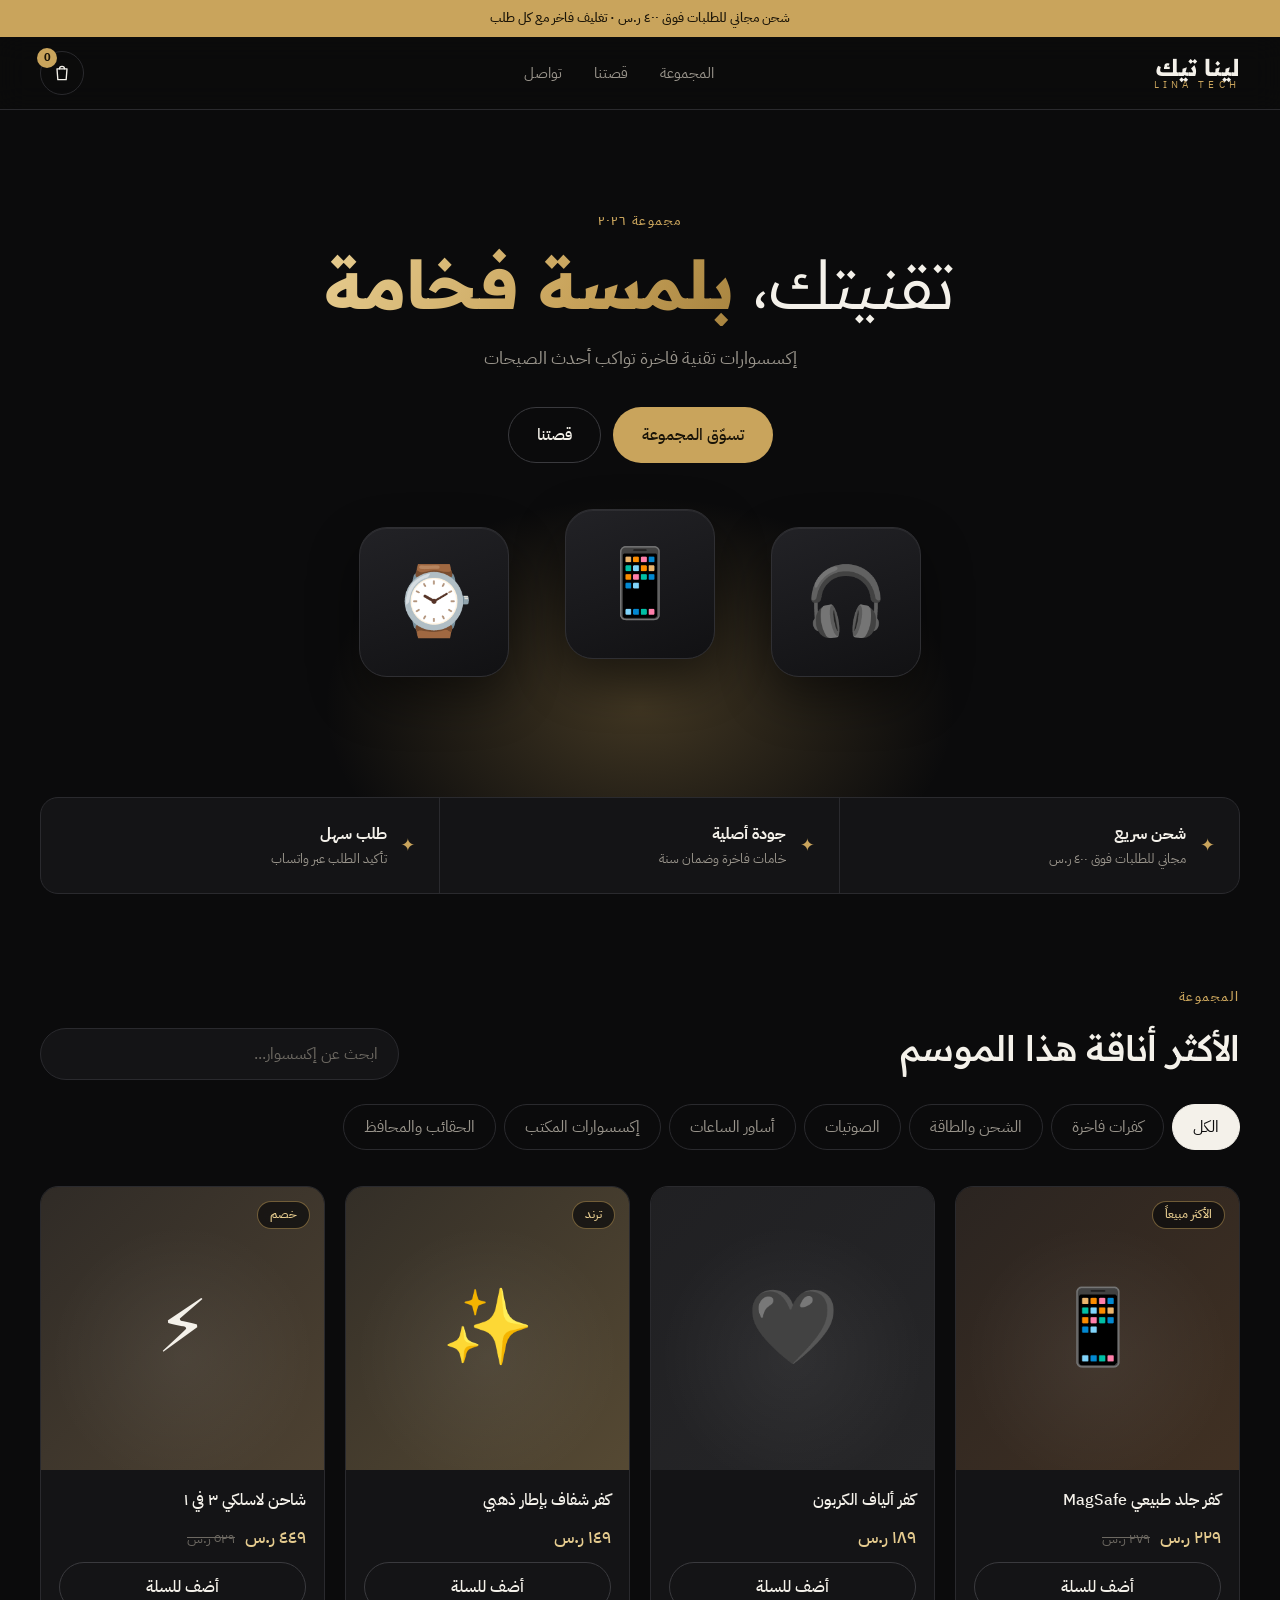
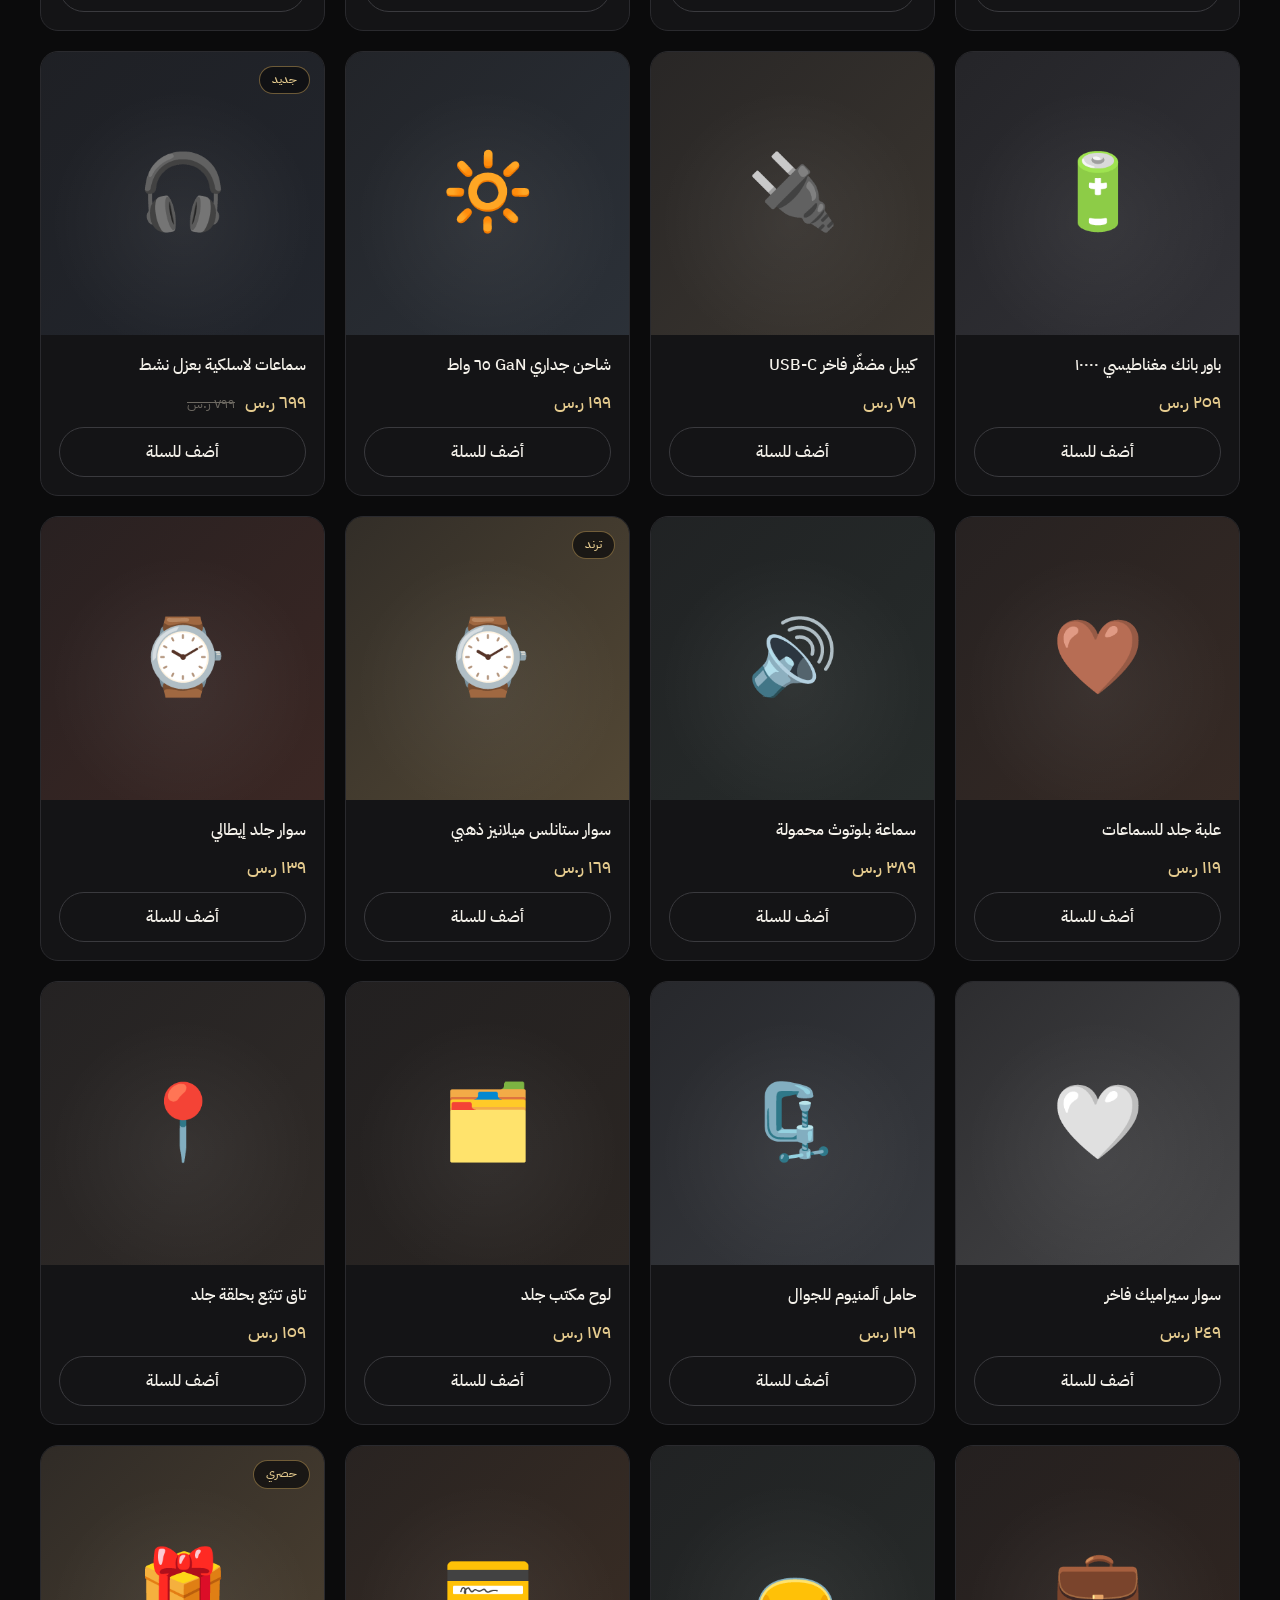
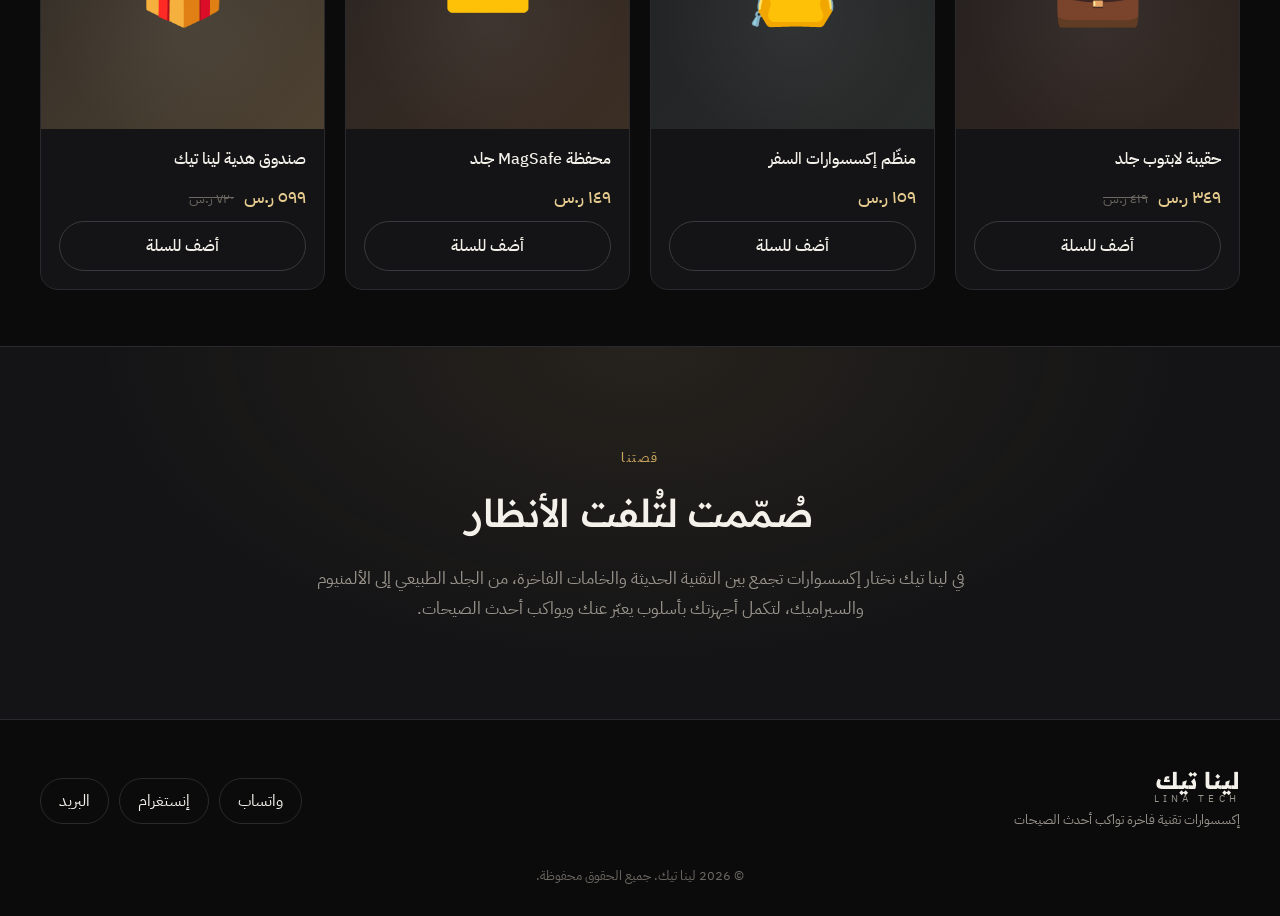
==== lina-tech/index.html @ 58fe59d5 "Add Lina Tech luxury tech accessories store Dark premium theme with gold accent (direction drawn fro" ====
<!doctype html>
<html lang="ar" dir="rtl">
<head>
  <meta charset="utf-8" />
  <meta name="viewport" content="width=device-width, initial-scale=1" />
  <meta name="theme-color" content="#0b0b0c" />
  <title>لينا تيك | إكسسوارات تقنية فاخرة</title>
  <meta name="description" content="لينا تيك — إكسسوارات تقنية فاخرة تواكب أحدث الصيحات" />
  <link rel="preconnect" href="https://fonts.googleapis.com" />
  <link rel="preconnect" href="https://fonts.gstatic.com" crossorigin />
  <link href="https://fonts.googleapis.com/css2?family=IBM+Plex+Sans+Arabic:wght@300;400;500;700&family=Readex+Pro:wght@300;500;700&display=swap" rel="stylesheet" />
  <link rel="stylesheet" href="css/style.css" />
</head>
<body>
  <div class="announce">شحن مجاني للطلبات فوق ٤٠٠ ر.س · تغليف فاخر مع كل طلب</div>

  <header class="header">
    <div class="container header__inner">
      <a href="#" class="logo"><span data-store-name>لينا تيك</span><small>LINA TECH</small></a>
      <nav class="nav">
        <a href="#products">المجموعة</a>
        <a href="#about">قصتنا</a>
        <a href="#contact">تواصل</a>
      </nav>
      <button class="cart-btn" id="openCart" aria-label="السلة">
        <svg width="20" height="20" viewBox="0 0 24 24" fill="none" stroke="currentColor" stroke-width="1.6" stroke-linecap="round" stroke-linejoin="round"><path d="M6 7h12l-1 13H7L6 7z"/><path d="M9 7a3 3 0 0 1 6 0"/></svg>
        <span class="cart-count" id="cartCount">0</span>
      </button>
    </div>
  </header>

  <section class="hero">
    <div class="hero__glow" aria-hidden="true"></div>
    <div class="container hero__inner">
      <span class="eyebrow">مجموعة ٢٠٢٦</span>
      <h1>تقنيتك، <em>بلمسة فخامة</em></h1>
      <p data-store-tagline></p>
      <div class="hero__cta">
        <a href="#products" class="btn btn--gold">تسوّق المجموعة</a>
        <a href="#about" class="btn btn--ghost">قصتنا</a>
      </div>
      <div class="hero__stage" aria-hidden="true">
        <span>🎧</span><span>📱</span><span>⌚</span>
      </div>
    </div>
  </section>

  <section class="features container">
    <div class="feature"><span>✦</span><div><b>شحن سريع</b><small id="shipNote"></small></div></div>
    <div class="feature"><span>✦</span><div><b>جودة أصلية</b><small>خامات فاخرة وضمان سنة</small></div></div>
    <div class="feature"><span>✦</span><div><b>طلب سهل</b><small>تأكيد الطلب عبر واتساب</small></div></div>
  </section>

  <main id="products" class="container">
    <div class="toolbar">
      <div>
        <span class="eyebrow">المجموعة</span>
        <h2>الأكثر أناقة هذا الموسم</h2>
      </div>
      <input type="search" id="search" placeholder="ابحث عن إكسسوار..." />
    </div>
    <div class="cats" id="cats"></div>
    <div class="grid" id="grid"></div>
    <p class="empty" id="empty" hidden>لا توجد منتجات مطابقة.</p>
  </main>

  <section id="about" class="about">
    <div class="container">
      <span class="eyebrow">قصتنا</span>
      <h2>صُمّمت لتُلفت الأنظار</h2>
      <p>في <span data-store-name>لينا تيك</span> نختار إكسسوارات تجمع بين التقنية الحديثة والخامات الفاخرة، من الجلد الطبيعي إلى الألمنيوم والسيراميك، لتكمل أجهزتك بأسلوب يعبّر عنك ويواكب أحدث الصيحات.</p>
    </div>
  </section>

  <footer id="contact" class="footer">
    <div class="container footer__inner">
      <div>
        <div class="logo"><span data-store-name>لينا تيك</span><small>LINA TECH</small></div>
        <small data-store-tagline></small>
      </div>
      <div class="footer__links" id="contactLinks"></div>
    </div>
    <div class="container copy">© <span id="year"></span> <span data-store-name>لينا تيك</span>. جميع الحقوق محفوظة.</div>
  </footer>

  <!-- نافذة المنتج -->
  <div class="modal" id="productModal" hidden>
    <div class="modal__backdrop" data-close></div>
    <div class="modal__box" role="dialog" aria-modal="true">
      <button class="icon-btn modal__close" data-close aria-label="إغلاق">✕</button>
      <div id="productModalBody"></div>
    </div>
  </div>

  <!-- السلة -->
  <div class="drawer" id="cartDrawer" hidden>
    <div class="modal__backdrop" data-close></div>
    <aside class="drawer__panel">
      <div class="drawer__head">
        <h3>سلة التسوق</h3>
        <button class="icon-btn" data-close aria-label="إغلاق">✕</button>
      </div>
      <div class="drawer__body" id="cartItems"></div>
      <div class="drawer__foot" id="cartFoot"></div>
    </aside>
  </div>

  <!-- إتمام الطلب -->
  <div class="modal" id="checkoutModal" hidden>
    <div class="modal__backdrop" data-close></div>
    <div class="modal__box" role="dialog" aria-modal="true">
      <button class="icon-btn modal__close" data-close aria-label="إغلاق">✕</button>
      <h3>إتمام الطلب</h3>
      <form id="checkoutForm" class="form">
        <label>الاسم الكامل<input name="name" required /></label>
        <label>رقم الجوال<input name="phone" type="tel" required inputmode="tel" /></label>
        <label>المدينة<input name="city" required /></label>
        <label>العنوان بالتفصيل<textarea name="address" rows="2" required></textarea></label>
        <label>ملاحظات (اختياري)<textarea name="notes" rows="2"></textarea></label>
        <div class="summary" id="checkoutSummary"></div>
        <button class="btn btn--primary btn--block" type="submit">إرسال الطلب عبر واتساب</button>
      </form>
    </div>
  </div>

  <div class="toast" id="toast"></div>

  <script src="js/config.js"></script>
  <script src="../js/app.js"></script>
</body>
</html>
---- lina-tech/css/style.css ----
/* لينا تيك — ثيم داكن فاخر بلمسة ذهبية */
:root {
  --bg: #0b0b0c;
  --surface: #141416;
  --surface-2: #1c1c1f;
  --text: #f4f1ea;
  --muted: #9a958c;
  --line: #2a2a2e;
  --gold: #c9a45c;
  --gold-light: #e6cc8f;
  --gold-dark: #a8843f;
  --primary: var(--gold);
  --radius: 18px;
  --shadow: 0 20px 50px rgba(0, 0, 0, 0.45);
  --display: "Readex Pro", "IBM Plex Sans Arabic", system-ui, sans-serif;
}

* { box-sizing: border-box; margin: 0; padding: 0; }
html { scroll-behavior: smooth; }
body {
  font-family: "IBM Plex Sans Arabic", system-ui, sans-serif;
  background: var(--bg);
  color: var(--text);
  line-height: 1.75;
  -webkit-font-smoothing: antialiased;
}
a { color: inherit; text-decoration: none; }
button, input, textarea { font: inherit; color: inherit; }
img { max-width: 100%; display: block; }
h1, h2, h3 { font-family: var(--display); font-weight: 500; letter-spacing: -0.01em; }
.container { width: min(1200px, 100% - 32px); margin-inline: auto; }
.eyebrow {
  display: inline-block; color: var(--gold); font-size: 0.8rem; font-weight: 500;
  letter-spacing: 0.12em; margin-bottom: 10px;
}

/* Announcement */
.announce {
  background: var(--gold); color: #1a1408; text-align: center;
  font-size: 0.82rem; font-weight: 500; padding: 7px 16px;
}

/* Header */
.header {
  position: sticky; top: 0; z-index: 20;
  background: rgba(11, 11, 12, 0.82);
  backdrop-filter: blur(14px);
  border-bottom: 1px solid var(--line);
}
.header__inner { display: flex; align-items: center; justify-content: space-between; height: 72px; gap: 16px; }
.logo { display: flex; flex-direction: column; line-height: 1.1; }
.logo span { font-family: var(--display); font-size: 1.45rem; font-weight: 700; color: var(--text); }
.logo small { font-size: 0.62rem; letter-spacing: 0.42em; color: var(--gold); direction: ltr; text-align: right; }
.nav { display: flex; gap: 32px; }
.nav a { color: var(--muted); font-size: 0.95rem; transition: color 0.2s; }
.nav a:hover { color: var(--gold-light); }
.cart-btn {
  position: relative; background: transparent; border: 1px solid var(--line);
  width: 44px; height: 44px; border-radius: 50%; cursor: pointer;
  display: grid; place-items: center; transition: border-color 0.2s;
}
.cart-btn:hover { border-color: var(--gold); }
.cart-count {
  position: absolute; top: -4px; left: -4px;
  background: var(--gold); color: #1a1408; font-size: 0.7rem; font-weight: 700;
  min-width: 20px; height: 20px; border-radius: 10px; display: grid; place-items: center; padding: 0 5px;
}
.cart-count.bump { animation: bump 0.35s; }
@keyframes bump { 50% { transform: scale(1.35); } }

/* Hero */
.hero { position: relative; overflow: hidden; text-align: center; padding: 96px 0 120px; }
.hero__glow {
  position: absolute; inset: auto 50% 0 auto; width: 900px; height: 600px;
  transform: translate(50%, 35%);
  background: radial-gradient(closest-side, rgba(201, 164, 92, 0.28), transparent 70%);
  pointer-events: none;
}
.hero__inner { position: relative; }
.hero h1 { font-size: clamp(2.2rem, 6vw, 4.2rem); font-weight: 300; line-height: 1.25; margin-bottom: 16px; }
.hero h1 em {
  font-style: normal; font-weight: 700;
  background: linear-gradient(120deg, var(--gold-light), var(--gold) 60%, var(--gold-dark));
  -webkit-background-clip: text; background-clip: text; color: transparent;
}
.hero p { color: var(--muted); font-size: 1.15rem; margin-bottom: 32px; }
.hero__cta { display: flex; gap: 12px; justify-content: center; flex-wrap: wrap; }
.hero__stage { display: flex; justify-content: center; gap: clamp(16px, 5vw, 56px); margin-top: 64px; }
.hero__stage span {
  width: clamp(84px, 16vw, 150px); aspect-ratio: 1; border-radius: 28px;
  display: grid; place-items: center; font-size: clamp(2.4rem, 6vw, 4.2rem);
  background: linear-gradient(160deg, #222226, #111113);
  border: 1px solid #2f2f33;
  box-shadow: inset 0 1px 0 rgba(255, 255, 255, 0.06), var(--shadow);
  animation: float 6s ease-in-out infinite;
}
.hero__stage span:nth-child(2) { transform: translateY(-18px); animation-delay: -2s; }
.hero__stage span:nth-child(3) { animation-delay: -4s; }
@keyframes float { 50% { translate: 0 -10px; } }

/* Buttons */
.btn {
  display: inline-flex; align-items: center; justify-content: center; gap: 8px;
  padding: 13px 28px; border-radius: 999px; border: 1px solid transparent; cursor: pointer; font-weight: 500;
  transition: background 0.2s, border-color 0.2s, color 0.2s, transform 0.1s;
}
.btn:active { transform: scale(0.97); }
.btn--primary, .btn--gold { background: var(--gold); color: #1a1408; }
.btn--primary:hover, .btn--gold:hover { background: var(--gold-light); }
.btn--ghost { background: transparent; border-color: #3a3a3e; color: var(--text); }
.btn--ghost:hover { border-color: var(--gold); color: var(--gold-light); }
.btn--block { width: 100%; }
.icon-btn { background: none; border: 0; cursor: pointer; font-size: 1.1rem; color: var(--muted); padding: 6px; }
.icon-btn:hover { color: var(--text); }

/* Features */
.features {
  display: grid; grid-template-columns: repeat(3, 1fr);
  border: 1px solid var(--line); border-radius: var(--radius); background: var(--surface);
}
.feature { padding: 22px 24px; display: flex; gap: 14px; align-items: center; }
.feature + .feature { border-inline-start: 1px solid var(--line); }
.feature span { color: var(--gold); font-size: 1.1rem; }
.feature small { display: block; color: var(--muted); }

/* Toolbar + cats */
main { padding: 88px 0 56px; }
.toolbar { display: flex; justify-content: space-between; align-items: flex-end; gap: 16px; flex-wrap: wrap; margin-bottom: 24px; }
.toolbar h2 { font-size: clamp(1.6rem, 3.5vw, 2.2rem); }
.toolbar input {
  padding: 11px 20px; border: 1px solid var(--line); border-radius: 999px; background: var(--surface);
  min-width: 280px; outline: none; transition: border-color 0.2s;
}
.toolbar input::placeholder { color: #6d6962; }
.toolbar input:focus { border-color: var(--gold); }
.cats { display: flex; gap: 8px; overflow-x: auto; margin-bottom: 32px; padding-bottom: 4px; scrollbar-width: none; }
.cats::-webkit-scrollbar { display: none; }
.cat {
  padding: 8px 20px; border-radius: 999px; border: 1px solid var(--line); background: transparent;
  cursor: pointer; color: var(--muted); white-space: nowrap; transition: all 0.2s;
}
.cat:hover { color: var(--text); border-color: #3a3a3e; }
.cat.active { background: var(--text); color: var(--bg); border-color: var(--text); }

/* Grid */
.grid { display: grid; grid-template-columns: repeat(auto-fill, minmax(250px, 1fr)); gap: 20px; }
.card {
  background: var(--surface); border-radius: var(--radius); overflow: hidden;
  border: 1px solid var(--line); display: flex; flex-direction: column;
  transition: transform 0.3s, border-color 0.3s, box-shadow 0.3s;
}
.card:hover { transform: translateY(-4px); border-color: rgba(201, 164, 92, 0.45); box-shadow: var(--shadow); }
.thumb {
  aspect-ratio: 1; display: grid; place-items: center; font-size: 4.6rem; position: relative; cursor: pointer;
  background-color: var(--surface-2) !important;
  isolation: isolate;
}
.thumb::after {
  content: ""; position: absolute; inset: 0; z-index: -1;
  background: radial-gradient(circle at 50% 60%, rgba(255, 255, 255, 0.06), transparent 60%);
}
.thumb img { width: 100%; height: 100%; object-fit: cover; }
.card:hover .thumb { font-size: 5rem; }
.thumb { transition: font-size 0.3s; }
.badge {
  position: absolute; top: 14px; right: 14px; background: rgba(11, 11, 12, 0.7); color: var(--gold-light);
  border: 1px solid rgba(201, 164, 92, 0.5); backdrop-filter: blur(6px);
  font-size: 0.72rem; font-weight: 500; padding: 3px 12px; border-radius: 999px;
}
.card__body { padding: 16px 18px 18px; display: flex; flex-direction: column; gap: 8px; flex: 1; }
.card__title { font-weight: 500; font-size: 1.02rem; cursor: pointer; }
.price { display: flex; align-items: baseline; gap: 10px; }
.price b { font-size: 1.12rem; color: var(--gold-light); font-weight: 500; }
.price s { color: #6d6962; font-size: 0.88rem; }
.card .btn { margin-top: auto; padding: 10px; background: transparent; border-color: #3a3a3e; color: var(--text); }
.card .btn:hover { background: var(--gold); border-color: var(--gold); color: #1a1408; }
.empty { text-align: center; color: var(--muted); padding: 40px 0; }

/* About */
.about {
  padding: 96px 0; text-align: center; border-block: 1px solid var(--line);
  background: radial-gradient(ellipse at top, rgba(201, 164, 92, 0.1), transparent 60%), var(--surface);
}
.about h2 { font-size: clamp(1.6rem, 3.5vw, 2.4rem); margin-bottom: 16px; }
.about p { max-width: 680px; margin-inline: auto; color: var(--muted); font-size: 1.08rem; }

/* Footer */
.footer { padding: 48px 0 28px; }
.footer__inner { display: flex; justify-content: space-between; align-items: center; gap: 20px; flex-wrap: wrap; }
.footer small { color: var(--muted); }
.footer__links { display: flex; gap: 10px; flex-wrap: wrap; }
.footer__links a { padding: 8px 18px; border: 1px solid var(--line); border-radius: 999px; transition: border-color 0.2s, color 0.2s; }
.footer__links a:hover { border-color: var(--gold); color: var(--gold-light); }
.copy { color: #6d6962; font-size: 0.82rem; margin-top: 32px; text-align: center; }

/* Modal + drawer */
.modal, .drawer { position: fixed; inset: 0; z-index: 50; }
.modal[hidden], .drawer[hidden] { display: none; }
.modal__backdrop { position: absolute; inset: 0; background: rgba(0, 0, 0, 0.7); backdrop-filter: blur(4px); animation: fade 0.2s; }
.modal__box {
  position: relative; background: var(--surface); border: 1px solid var(--line); border-radius: 22px;
  width: min(560px, 100% - 32px); max-height: calc(100% - 48px); overflow: auto;
  margin: 24px auto; top: 50%; transform: translateY(-50%); padding: 28px; animation: pop 0.2s;
}
.modal__box h3 { margin-bottom: 16px; font-size: 1.35rem; }
.modal__close { position: absolute; top: 14px; left: 14px; z-index: 1; }
.pm__thumb { aspect-ratio: 16/10; border-radius: var(--radius); display: grid; place-items: center; font-size: 6rem; margin-bottom: 20px; overflow: hidden; background-color: var(--surface-2) !important; }
.pm__thumb img { width: 100%; height: 100%; object-fit: cover; }
.pm__desc { color: var(--muted); margin: 10px 0 20px; }
.pm__row { display: flex; gap: 12px; align-items: center; }
.pm__row .btn { flex: 1; }

.drawer__panel {
  position: absolute; top: 0; bottom: 0; left: 0; width: min(420px, 100%);
  background: var(--surface); border-inline-end: 1px solid var(--line);
  display: flex; flex-direction: column; animation: slide 0.25s;
}
.drawer__head { display: flex; justify-content: space-between; align-items: center; padding: 20px 22px; border-bottom: 1px solid var(--line); }
.drawer__body { flex: 1; overflow: auto; padding: 12px 22px; }
.drawer__foot { padding: 20px 22px; border-top: 1px solid var(--line); }
.ci { display: flex; gap: 12px; padding: 14px 0; border-bottom: 1px solid var(--line); align-items: center; }
.ci__thumb { width: 60px; height: 60px; border-radius: 12px; display: grid; place-items: center; font-size: 1.8rem; flex-shrink: 0; overflow: hidden; background-color: var(--surface-2) !important; }
.ci__thumb img { width: 100%; height: 100%; object-fit: cover; }
.ci__info { flex: 1; min-width: 0; }
.ci__info b { display: block; font-size: 0.95rem; font-weight: 500; }
.ci__info small { color: var(--gold-light); }
.qty { display: inline-flex; align-items: center; border: 1px solid #3a3a3e; border-radius: 999px; }
.qty button { background: none; border: 0; width: 32px; height: 32px; cursor: pointer; font-size: 1rem; }
.qty button:hover { color: var(--gold); }
.qty span { min-width: 22px; text-align: center; font-weight: 500; }
.cart-empty { text-align: center; color: var(--muted); padding: 60px 0; }
.cart-empty span { font-size: 3rem; display: block; opacity: 0.6; }
.row { display: flex; justify-content: space-between; margin-bottom: 6px; color: var(--muted); }
.row--total { font-weight: 700; font-size: 1.1rem; color: var(--text); border-top: 1px dashed #3a3a3e; padding-top: 10px; margin-top: 6px; }
.muted { color: var(--gold); font-size: 0.85rem; }
.drawer__foot .btn { margin-top: 14px; }

/* Form */
.form { display: grid; gap: 12px; }
.form label { display: grid; gap: 6px; font-size: 0.9rem; color: var(--muted); }
.form input, .form textarea {
  padding: 11px 14px; border: 1px solid var(--line); border-radius: 12px; background: var(--bg);
  color: var(--text); outline: none; resize: vertical; transition: border-color 0.2s;
}
.form input:focus, .form textarea:focus { border-color: var(--gold); }
.summary { background: var(--bg); border: 1px solid var(--line); border-radius: 12px; padding: 14px 16px; }

/* Toast */
.toast {
  position: fixed; bottom: 24px; left: 50%; transform: translate(-50%, 140px);
  background: var(--text); color: var(--bg); padding: 12px 24px; border-radius: 999px;
  z-index: 60; transition: transform 0.3s, opacity 0.3s; opacity: 0; font-weight: 500; max-width: calc(100% - 32px); text-align: center;
}
.toast.show { transform: translate(-50%, 0); opacity: 1; }

@keyframes fade { from { opacity: 0; } }
@keyframes pop { from { opacity: 0; transform: translateY(-46%); } }
@keyframes slide { from { transform: translateX(-100%); } }

@media (prefers-reduced-motion: reduce) {
  *, *::before, *::after { animation: none !important; transition: none !important; }
}

@media (max-width: 720px) {
  .nav { display: none; }
  .hero { padding: 64px 0 80px; }
  .hero__stage { margin-top: 44px; }
  .features { grid-template-columns: 1fr; }
  .feature + .feature { border-inline-start: 0; border-top: 1px solid var(--line); }
  main { padding-top: 64px; }
  .toolbar input { min-width: 0; width: 100%; }
  .grid { grid-template-columns: repeat(2, 1fr); gap: 12px; }
  .thumb, .card:hover .thumb { font-size: 3.2rem; }
  .card__body { padding: 12px; }
  .card__title { font-size: 0.92rem; }
  .price b { font-size: 1rem; }
}
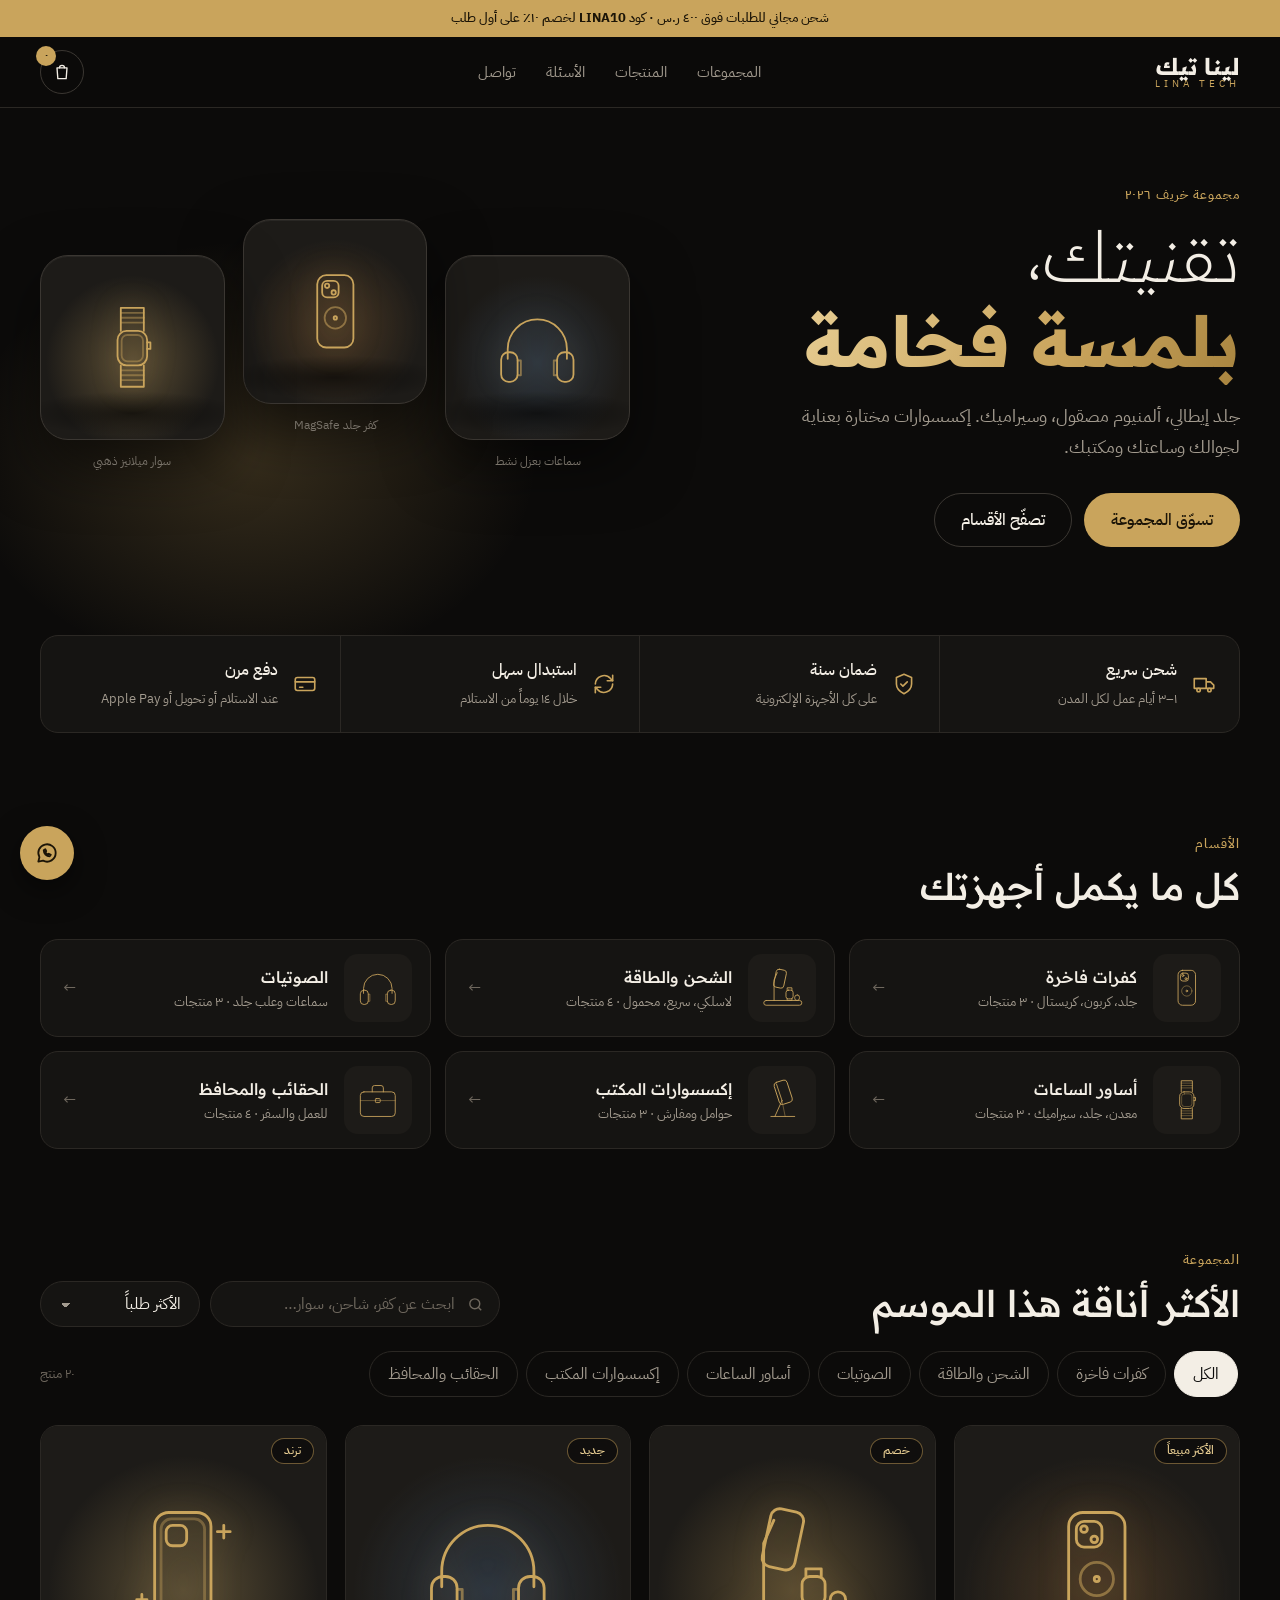
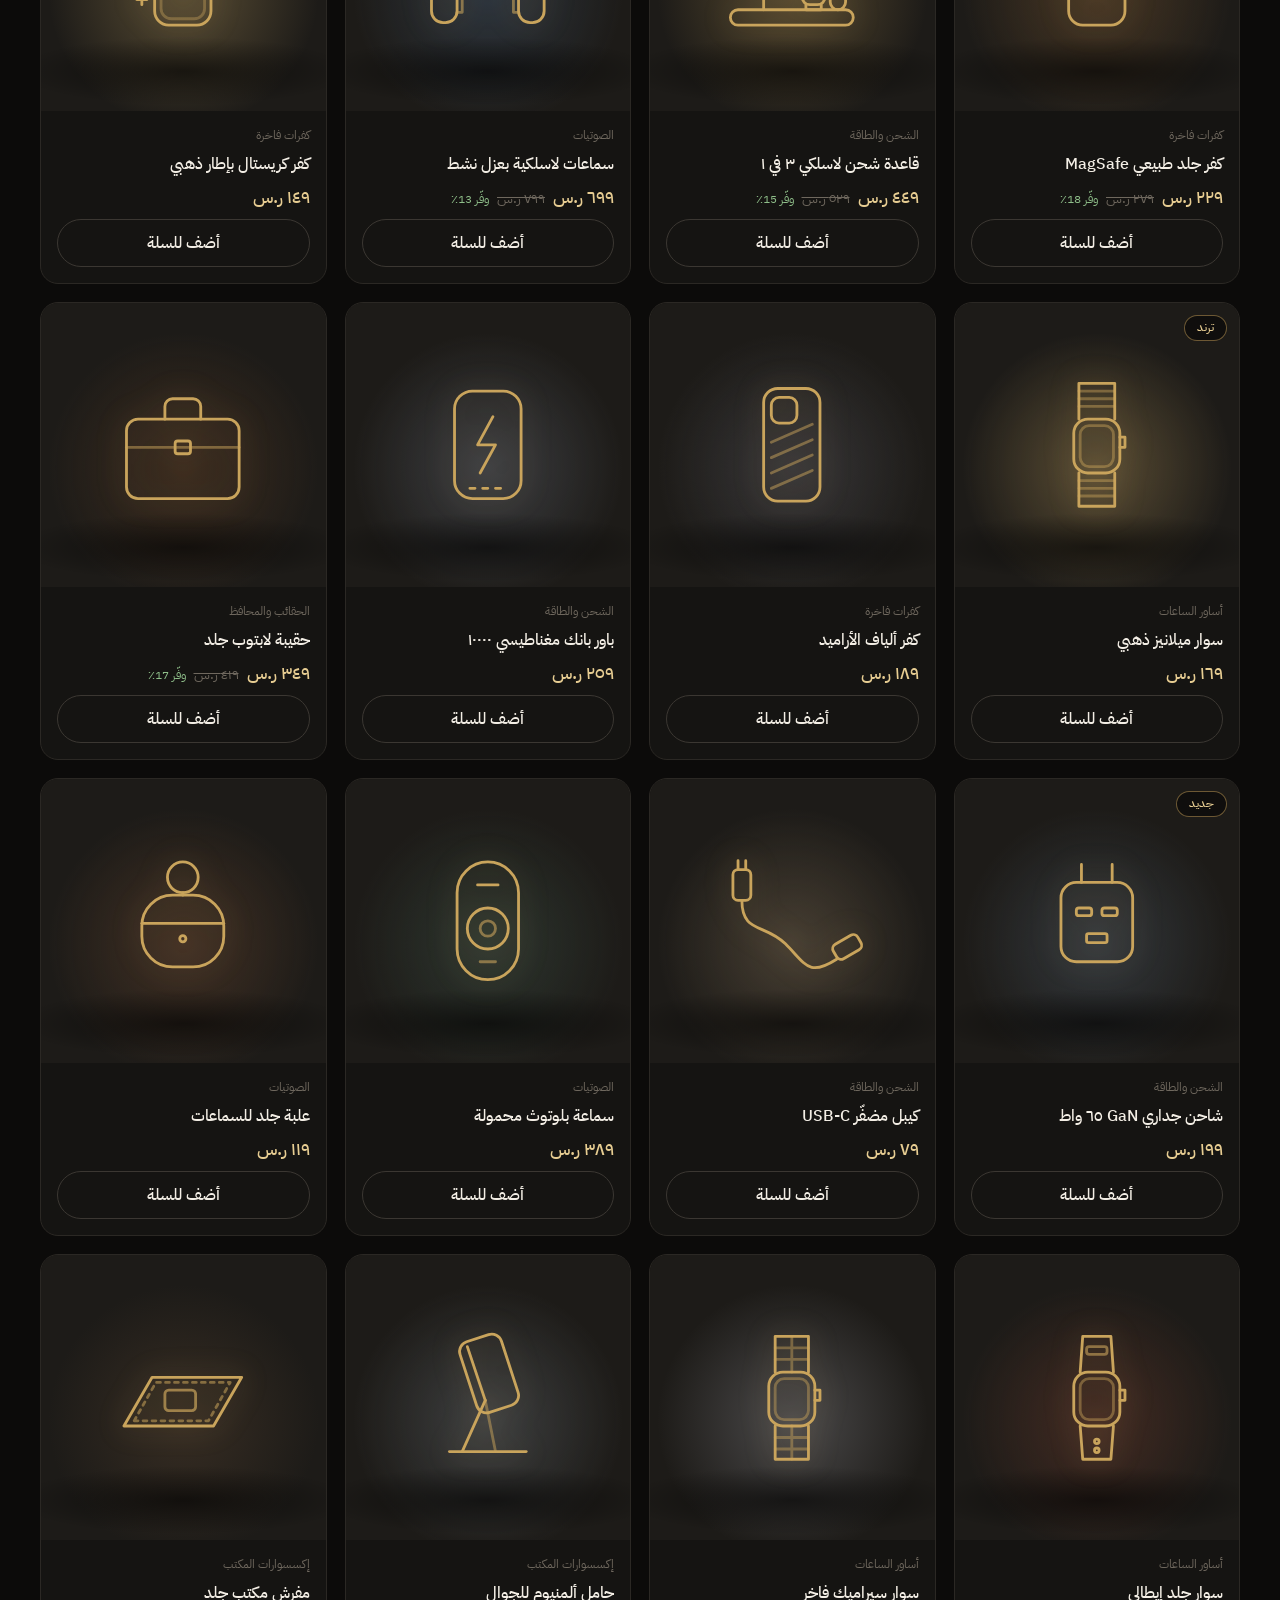
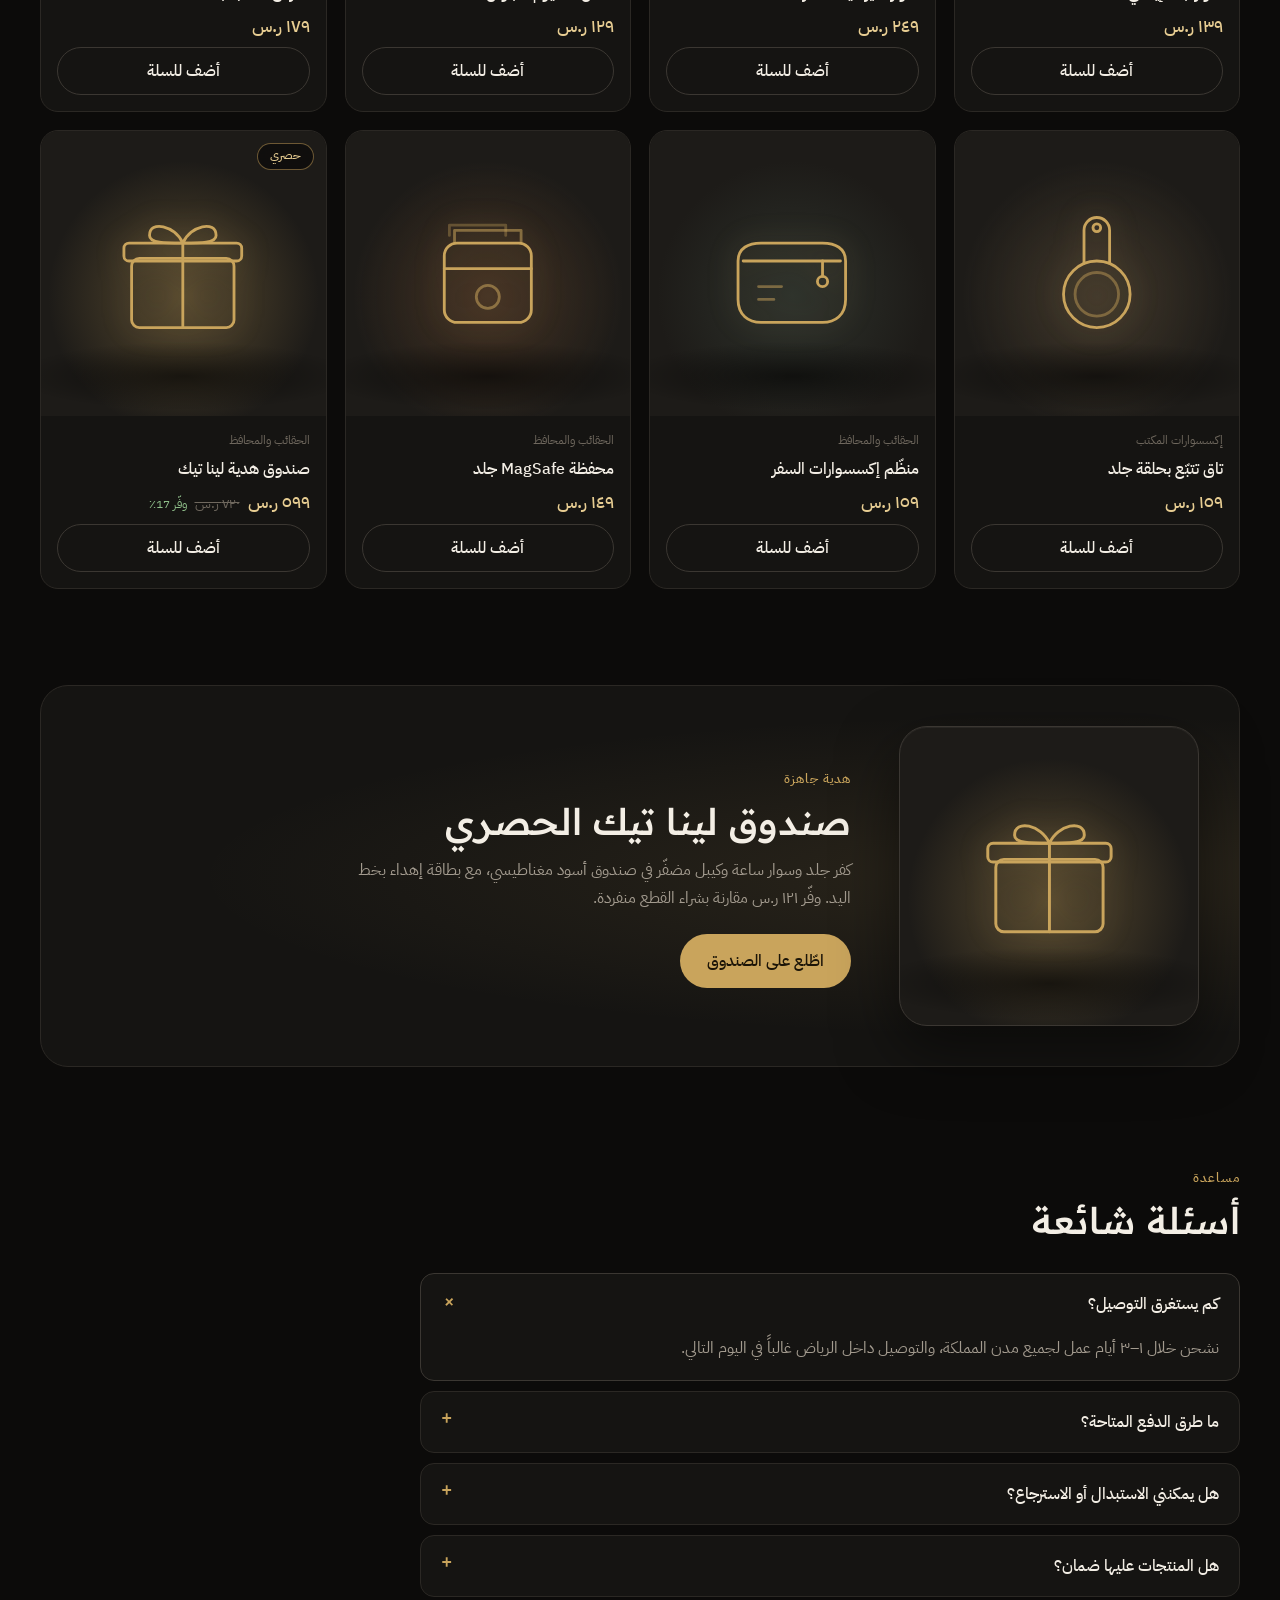
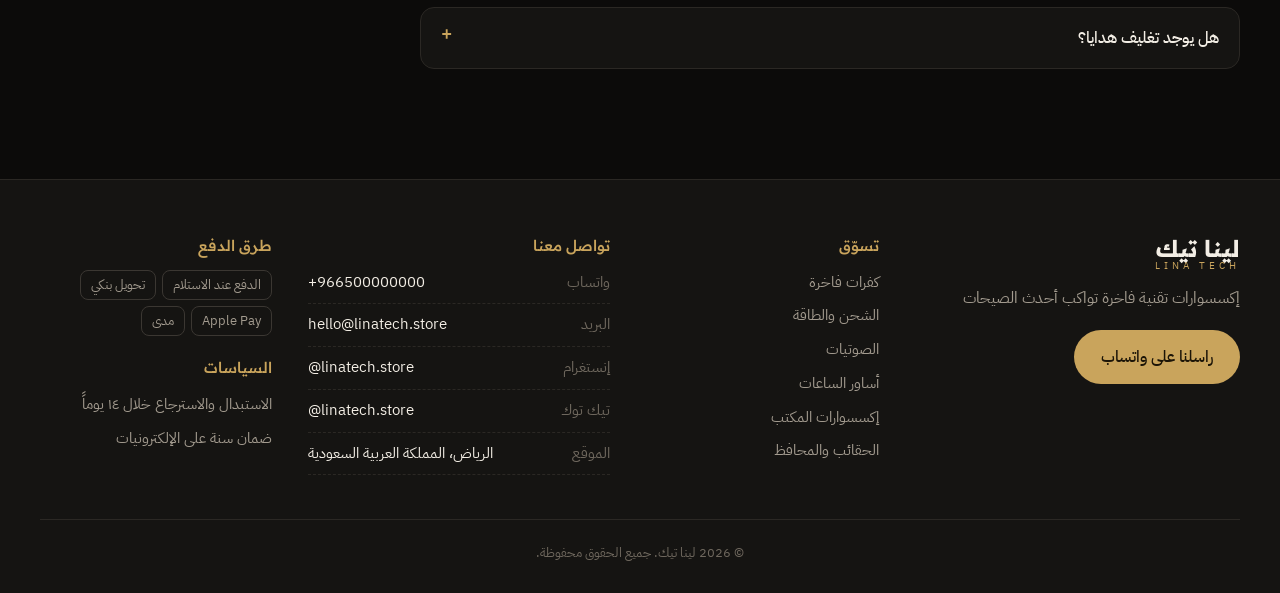
==== commit f73c59a2: "Make Lina Tech the main store with full storefront features - Lina Tech now lives at the repo root; " ====
--- a/lina-tech/index.html
+++ b/lina-tech/index.html
@@ -2,130 +2,9 @@
 <html lang="ar" dir="rtl">
 <head>
   <meta charset="utf-8" />
-  <meta name="viewport" content="width=device-width, initial-scale=1" />
-  <meta name="theme-color" content="#0b0b0c" />
-  <title>لينا تيك | إكسسوارات تقنية فاخرة</title>
-  <meta name="description" content="لينا تيك — إكسسوارات تقنية فاخرة تواكب أحدث الصيحات" />
-  <link rel="preconnect" href="https://fonts.googleapis.com" />
-  <link rel="preconnect" href="https://fonts.gstatic.com" crossorigin />
-  <link href="https://fonts.googleapis.com/css2?family=IBM+Plex+Sans+Arabic:wght@300;400;500;700&family=Readex+Pro:wght@300;500;700&display=swap" rel="stylesheet" />
-  <link rel="stylesheet" href="css/style.css" />
+  <title>لينا تيك</title>
+  <meta http-equiv="refresh" content="0; url=../" />
+  <link rel="canonical" href="../" />
 </head>
-<body>
-  <div class="announce">شحن مجاني للطلبات فوق ٤٠٠ ر.س · تغليف فاخر مع كل طلب</div>
-
-  <header class="header">
-    <div class="container header__inner">
-      <a href="#" class="logo"><span data-store-name>لينا تيك</span><small>LINA TECH</small></a>
-      <nav class="nav">
-        <a href="#products">المجموعة</a>
-        <a href="#about">قصتنا</a>
-        <a href="#contact">تواصل</a>
-      </nav>
-      <button class="cart-btn" id="openCart" aria-label="السلة">
-        <svg width="20" height="20" viewBox="0 0 24 24" fill="none" stroke="currentColor" stroke-width="1.6" stroke-linecap="round" stroke-linejoin="round"><path d="M6 7h12l-1 13H7L6 7z"/><path d="M9 7a3 3 0 0 1 6 0"/></svg>
-        <span class="cart-count" id="cartCount">0</span>
-      </button>
-    </div>
-  </header>
-
-  <section class="hero">
-    <div class="hero__glow" aria-hidden="true"></div>
-    <div class="container hero__inner">
-      <span class="eyebrow">مجموعة ٢٠٢٦</span>
-      <h1>تقنيتك، <em>بلمسة فخامة</em></h1>
-      <p data-store-tagline></p>
-      <div class="hero__cta">
-        <a href="#products" class="btn btn--gold">تسوّق المجموعة</a>
-        <a href="#about" class="btn btn--ghost">قصتنا</a>
-      </div>
-      <div class="hero__stage" aria-hidden="true">
-        <span>🎧</span><span>📱</span><span>⌚</span>
-      </div>
-    </div>
-  </section>
-
-  <section class="features container">
-    <div class="feature"><span>✦</span><div><b>شحن سريع</b><small id="shipNote"></small></div></div>
-    <div class="feature"><span>✦</span><div><b>جودة أصلية</b><small>خامات فاخرة وضمان سنة</small></div></div>
-    <div class="feature"><span>✦</span><div><b>طلب سهل</b><small>تأكيد الطلب عبر واتساب</small></div></div>
-  </section>
-
-  <main id="products" class="container">
-    <div class="toolbar">
-      <div>
-        <span class="eyebrow">المجموعة</span>
-        <h2>الأكثر أناقة هذا الموسم</h2>
-      </div>
-      <input type="search" id="search" placeholder="ابحث عن إكسسوار..." />
-    </div>
-    <div class="cats" id="cats"></div>
-    <div class="grid" id="grid"></div>
-    <p class="empty" id="empty" hidden>لا توجد منتجات مطابقة.</p>
-  </main>
-
-  <section id="about" class="about">
-    <div class="container">
-      <span class="eyebrow">قصتنا</span>
-      <h2>صُمّمت لتُلفت الأنظار</h2>
-      <p>في <span data-store-name>لينا تيك</span> نختار إكسسوارات تجمع بين التقنية الحديثة والخامات الفاخرة، من الجلد الطبيعي إلى الألمنيوم والسيراميك، لتكمل أجهزتك بأسلوب يعبّر عنك ويواكب أحدث الصيحات.</p>
-    </div>
-  </section>
-
-  <footer id="contact" class="footer">
-    <div class="container footer__inner">
-      <div>
-        <div class="logo"><span data-store-name>لينا تيك</span><small>LINA TECH</small></div>
-        <small data-store-tagline></small>
-      </div>
-      <div class="footer__links" id="contactLinks"></div>
-    </div>
-    <div class="container copy">© <span id="year"></span> <span data-store-name>لينا تيك</span>. جميع الحقوق محفوظة.</div>
-  </footer>
-
-  <!-- نافذة المنتج -->
-  <div class="modal" id="productModal" hidden>
-    <div class="modal__backdrop" data-close></div>
-    <div class="modal__box" role="dialog" aria-modal="true">
-      <button class="icon-btn modal__close" data-close aria-label="إغلاق">✕</button>
-      <div id="productModalBody"></div>
-    </div>
-  </div>
-
-  <!-- السلة -->
-  <div class="drawer" id="cartDrawer" hidden>
-    <div class="modal__backdrop" data-close></div>
-    <aside class="drawer__panel">
-      <div class="drawer__head">
-        <h3>سلة التسوق</h3>
-        <button class="icon-btn" data-close aria-label="إغلاق">✕</button>
-      </div>
-      <div class="drawer__body" id="cartItems"></div>
-      <div class="drawer__foot" id="cartFoot"></div>
-    </aside>
-  </div>
-
-  <!-- إتمام الطلب -->
-  <div class="modal" id="checkoutModal" hidden>
-    <div class="modal__backdrop" data-close></div>
-    <div class="modal__box" role="dialog" aria-modal="true">
-      <button class="icon-btn modal__close" data-close aria-label="إغلاق">✕</button>
-      <h3>إتمام الطلب</h3>
-      <form id="checkoutForm" class="form">
-        <label>الاسم الكامل<input name="name" required /></label>
-        <label>رقم الجوال<input name="phone" type="tel" required inputmode="tel" /></label>
-        <label>المدينة<input name="city" required /></label>
-        <label>العنوان بالتفصيل<textarea name="address" rows="2" required></textarea></label>
-        <label>ملاحظات (اختياري)<textarea name="notes" rows="2"></textarea></label>
-        <div class="summary" id="checkoutSummary"></div>
-        <button class="btn btn--primary btn--block" type="submit">إرسال الطلب عبر واتساب</button>
-      </form>
-    </div>
-  </div>
-
-  <div class="toast" id="toast"></div>
-
-  <script src="js/config.js"></script>
-  <script src="../js/app.js"></script>
-</body>
+<body><a href="../">انتقل إلى متجر لينا تيك</a></body>
 </html>
